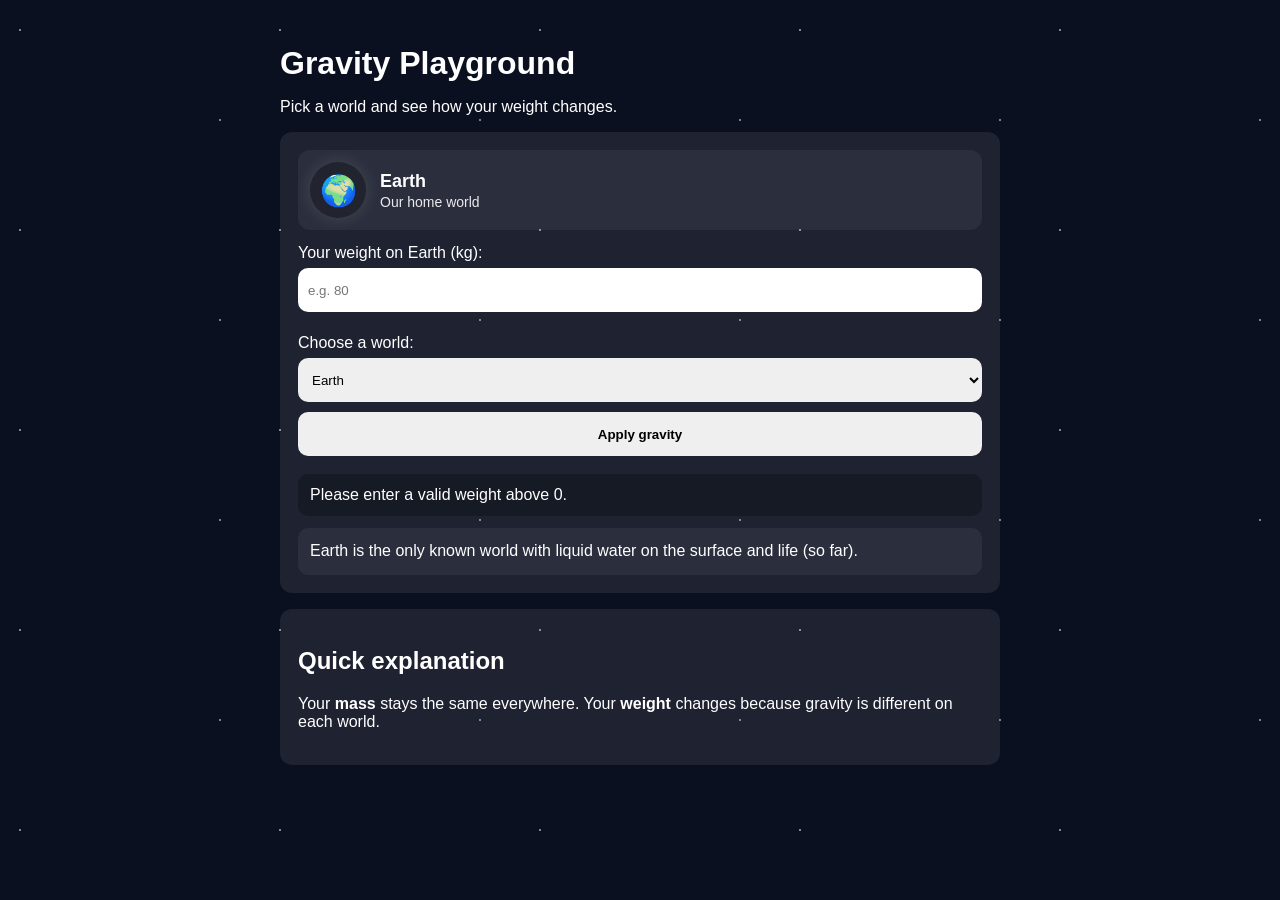
==== public/modules/gravity.html @ b234f62b "Initial commit" ====
<!DOCTYPE html>
<html lang="en">
    <head>
        <meta charset="UTF-8" />
        <meta name="viewport" content="width=device-width, initial-scale=1.0" />
        <title>Gravity Playground</title>
        <link rel="stylesheet" href="../css/styles.css" />
    </head>
    <body>
        <main class="container">
            <header class="header">
                <h1>Gravity Playground</h1>
                <p>Pick a world and see how your weight changes.</p>
            </header>

            <section class="card">

                <div class="planet-visual">
                    <div class="planet-icon" id="planetIcon" aria-hidden="true">🌍</div>
                    <div class="planet-meta">
                        <div class="planet-name" id="planetName">Earth</div>
                        <div class="planet-desc" id="planetDesc">Our home world</div>
                    </div>
                </div>

                <label for="weight">Your weight on Earth (kg):</label>
                <input id="weight" type="number" min="1" placeholder="e.g. 80" />

                <label for="world">Choose a world:</label>
                <select id="world">
                    <option value="Earth">Earth</option>
                    <option value="Moon">Moon</option>
                    <option value="Mars">Mars</option>
                    <option value="Venus">Venus</option>
                    <option value="Jupiter">Jupiter</option>
                </select>

                <button id="calcBtn">Apply gravity</button>

                <div class="result" id="result">
                    Enter your weight and choose a world.
                </div>

                <div class="fact" id="fact">
                    Did you know facts will appear here.
                </div>
            </section>

            <section class="card">
                <h2>Quick explanation</h2>
                <p>
                    Your <strong>mass</strong> stays the same everywhere.
                    Your <strong>weight</strong> changes because gravity is different on each world.
                </p>
            </section>
        </main>

        <script src="../js/gravity.js"></script>
    </body>
</html>
---- public/css/styles.css ----
body {
    font-family: Arial, sans-serif;
    margin: 0;
    background: #0b1020;
    color: white;
    position: relative;
    overflow-x: hidden;
}

/* Starfield background */
body::before,
body::after {
    content: "";
    position: fixed;
    inset: 0;
    pointer-events: none;
    z-index: -1;
    background-repeat: repeat;
    opacity: 0.55;
}

body::before {
    background-image:
        radial-gradient(2px 2px at 20px 30px, rgba(255,255,255,0.9) 50%, transparent 55%),
        radial-gradient(1px 1px at 140px 80px, rgba(255,255,255,0.8) 50%, transparent 55%),
        radial-gradient(1px 1px at 90px 160px, rgba(255,255,255,0.7) 50%, transparent 55%),
        radial-gradient(2px 2px at 220px 120px, rgba(255,255,255,0.85) 50%, transparent 55%);
    background-size: 260px 200px;
    filter: blur(0.2px);
    animation: starsDrift 60s linear infinite;
}

body::after {
    opacity: 0.35;
    background-image:
        radial-gradient(1px 1px at 40px 60px, rgba(255,255,255,0.8) 50%, transparent 55%),
        radial-gradient(1px 1px at 180px 40px, rgba(255,255,255,0.6) 50%, transparent 55%),
        radial-gradient(1px 1px at 200px 170px, rgba(255,255,255,0.7) 50%, transparent 55%),
        radial-gradient(1px 1px at 10px 190px, rgba(255,255,255,0.65) 50%, transparent 55%);
    background-size: 240px 220px;
    filter: blur(0.5px);
    animation: starsDrift 95s linear infinite reverse;
}

@keyframes starsDrift {
    from { transform: translateY(0); }
    to { transform: translateY(240px); }
}

.container {
    max-width: 720px;
    margin: 0 auto;
    padding: 24px;
}

.header h1 {
    margin-bottom: 6px;
}

.card {
    background: rgba(255, 255, 255, 0.08);
    border-radius: 12px;
    padding: 18px;
    margin-top: 16px;
}

label {
    display: block;
    margin-top: 12px;
    margin-bottom: 6px;
}

input, select, button {
    width: 100%;
    height: 44px;
    padding: 10px;
    border-radius: 10px;
    border: none;
    margin-bottom: 10px;
    box-sizing: border-box;
}

button {
    cursor: pointer;
    font-weight: bold;
}

.result {
    margin-top: 8px;
    padding: 12px;
    border-radius: 10px;
    background: rgba(0, 0, 0, 0.25);
}

.fact {
    margin-top: 12px;
    padding: 12px;
    border-radius: 10px;
    background: rgba(255, 255, 255, 0.06);
    line-height: 1.4;
}

.planet-visual {
    display: flex;
    align-items: center;
    gap: 14px;
    padding: 12px;
    border-radius: 12px;
    background: rgba(255, 255, 255, 0.06);
    margin-bottom: 14px;
}

.planet-icon {
    width: 56px;
    height: 56px;
    border-radius: 999px;
    display: grid;
    place-items: center;
    font-size: 30px;
    background: rgba(0, 0, 0, 0.25);
    animation: floaty 3.5s ease-in-out infinite;
    box-shadow: 0 0 18px rgba(255, 255, 255, 0.12);
}

@keyframes floaty {
    0%, 100% { transform: translateY(9); }
    50% { transform: translateY(-6px); }
}

.planet-name {
    font-size: 18px;
    font-weight: 700;
}

.planet-desc {
    opacity: 0.9;
    font-size: 14px;
    margin-top: 2px;
}
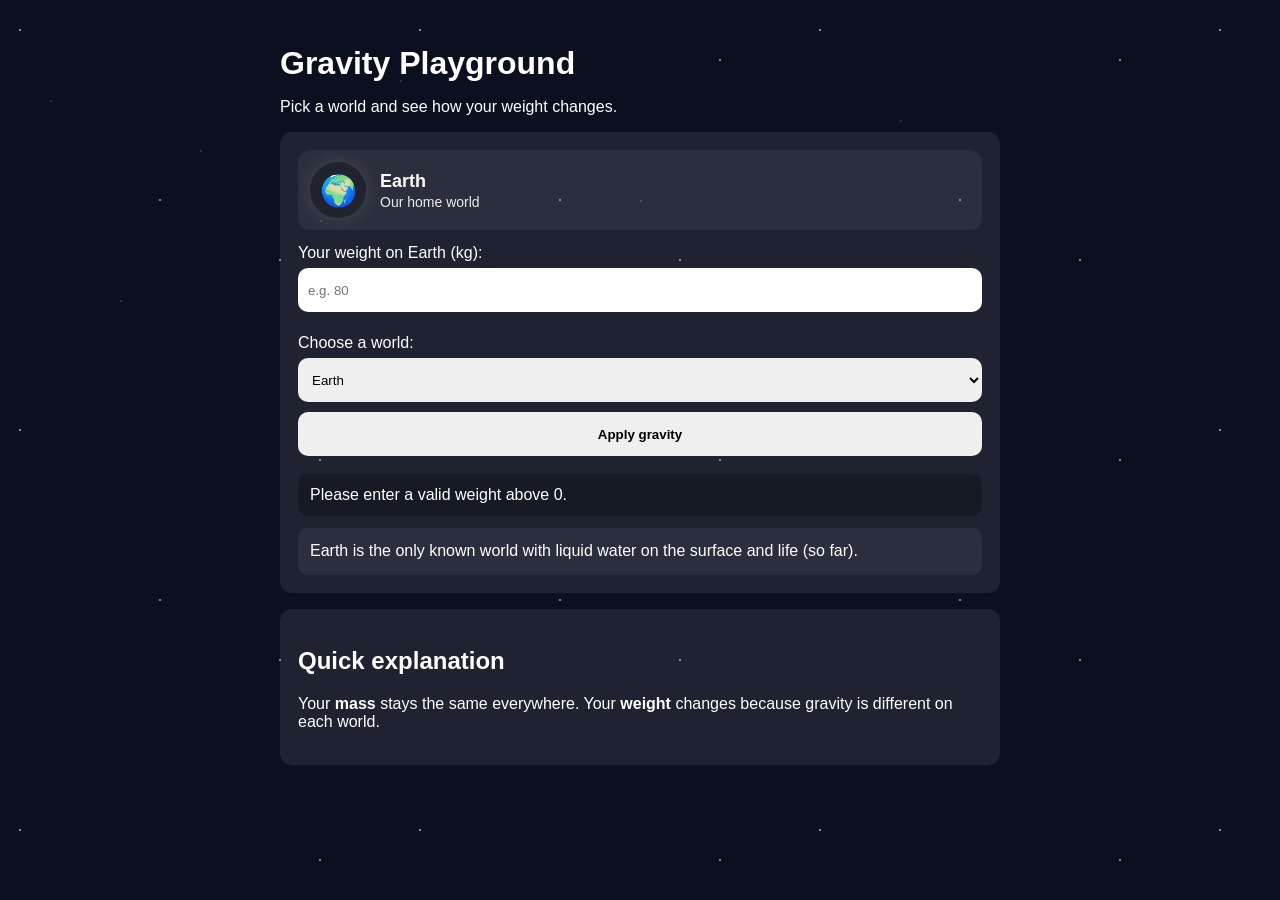
==== commit d0a53293: "added more star in background" ====
--- a/public/modules/gravity.html
+++ b/public/modules/gravity.html
@@ -1,60 +1,60 @@
-<!DOCTYPE html>
+<!doctype html>
 <html lang="en">
-    <head>
-        <meta charset="UTF-8" />
-        <meta name="viewport" content="width=device-width, initial-scale=1.0" />
-        <title>Gravity Playground</title>
-        <link rel="stylesheet" href="../css/styles.css" />
-    </head>
-    <body>
-        <main class="container">
-            <header class="header">
-                <h1>Gravity Playground</h1>
-                <p>Pick a world and see how your weight changes.</p>
-            </header>
+  <head>
+    <meta charset="UTF-8" />
+    <meta name="viewport" content="width=device-width, initial-scale=1.0" />
+    <title>Gravity Playground</title>
+    <link rel="stylesheet" href="../css/styles.css" />
+  </head>
+  <body>
+    <div class="starfield"></div>
 
-            <section class="card">
+    <main class="container">
+      <header class="header">
+        <h1>Gravity Playground</h1>
+        <p>Pick a world and see how your weight changes.</p>
+      </header>
 
-                <div class="planet-visual">
-                    <div class="planet-icon" id="planetIcon" aria-hidden="true">🌍</div>
-                    <div class="planet-meta">
-                        <div class="planet-name" id="planetName">Earth</div>
-                        <div class="planet-desc" id="planetDesc">Our home world</div>
-                    </div>
-                </div>
+      <section class="card">
+        <div class="planet-visual">
+          <div class="planet-icon" id="planetIcon" aria-hidden="true">🌍</div>
+          <div class="planet-meta">
+            <div class="planet-name" id="planetName">Earth</div>
+            <div class="planet-desc" id="planetDesc">Our home world</div>
+          </div>
+        </div>
 
-                <label for="weight">Your weight on Earth (kg):</label>
-                <input id="weight" type="number" min="1" placeholder="e.g. 80" />
+        <label for="weight">Your weight on Earth (kg):</label>
+        <input id="weight" type="number" min="1" placeholder="e.g. 80" />
 
-                <label for="world">Choose a world:</label>
-                <select id="world">
-                    <option value="Earth">Earth</option>
-                    <option value="Moon">Moon</option>
-                    <option value="Mars">Mars</option>
-                    <option value="Venus">Venus</option>
-                    <option value="Jupiter">Jupiter</option>
-                </select>
+        <label for="world">Choose a world:</label>
+        <select id="world">
+          <option value="Earth">Earth</option>
+          <option value="Moon">Moon</option>
+          <option value="Mars">Mars</option>
+          <option value="Venus">Venus</option>
+          <option value="Jupiter">Jupiter</option>
+        </select>
 
-                <button id="calcBtn">Apply gravity</button>
+        <button id="calcBtn">Apply gravity</button>
 
-                <div class="result" id="result">
-                    Enter your weight and choose a world.
-                </div>
+        <div class="result" id="result">
+          Enter your weight and choose a world.
+        </div>
 
-                <div class="fact" id="fact">
-                    Did you know facts will appear here.
-                </div>
-            </section>
+        <div class="fact" id="fact">Did you know facts will appear here.</div>
+      </section>
 
-            <section class="card">
-                <h2>Quick explanation</h2>
-                <p>
-                    Your <strong>mass</strong> stays the same everywhere.
-                    Your <strong>weight</strong> changes because gravity is different on each world.
-                </p>
-            </section>
-        </main>
+      <section class="card">
+        <h2>Quick explanation</h2>
+        <p>
+          Your <strong>mass</strong> stays the same everywhere. Your
+          <strong>weight</strong> changes because gravity is different on each
+          world.
+        </p>
+      </section>
+    </main>
 
-        <script src="../js/gravity.js"></script>
-    </body>
-</html>+    <script src="../js/gravity.js"></script>
+  </body>
+</html>
--- a/public/css/styles.css
+++ b/public/css/styles.css
@@ -1,139 +1,276 @@
 body {
-    font-family: Arial, sans-serif;
-    margin: 0;
-    background: #0b1020;
-    color: white;
-    position: relative;
-    overflow-x: hidden;
+  font-family: Arial, sans-serif;
+  margin: 0;
+  background: #0b1020;
+  color: white;
+  position: relative;
+  overflow-x: hidden;
 }
 
 /* Starfield background */
 body::before,
 body::after {
-    content: "";
-    position: fixed;
-    inset: 0;
-    pointer-events: none;
-    z-index: -1;
-    background-repeat: repeat;
-    opacity: 0.55;
+  content: "";
+  position: fixed;
+  inset: 0;
+  pointer-events: none;
+  z-index: -1;
+  background-repeat: repeat;
+  opacity: 0.55;
 }
 
 body::before {
-    background-image:
-        radial-gradient(2px 2px at 20px 30px, rgba(255,255,255,0.9) 50%, transparent 55%),
-        radial-gradient(1px 1px at 140px 80px, rgba(255,255,255,0.8) 50%, transparent 55%),
-        radial-gradient(1px 1px at 90px 160px, rgba(255,255,255,0.7) 50%, transparent 55%),
-        radial-gradient(2px 2px at 220px 120px, rgba(255,255,255,0.85) 50%, transparent 55%);
-    background-size: 260px 200px;
-    filter: blur(0.2px);
-    animation: starsDrift 60s linear infinite;
+  background-image:
+    radial-gradient(
+      2px 2px at 20px 30px,
+      rgba(255, 255, 255, 0.9) 50%,
+      transparent 55%
+    ),
+    radial-gradient(
+      1px 1px at 60px 140px,
+      rgba(255, 255, 255, 0.8) 50%,
+      transparent 55%
+    ),
+    radial-gradient(
+      1px 1px at 110px 80px,
+      rgba(255, 255, 255, 0.7) 50%,
+      transparent 55%
+    ),
+    radial-gradient(
+      2px 2px at 160px 200px,
+      rgba(255, 255, 255, 0.85) 50%,
+      transparent 55%
+    ),
+    radial-gradient(
+      1px 1px at 200px 40px,
+      rgba(255, 255, 255, 0.75) 50%,
+      transparent 55%
+    ),
+    radial-gradient(
+      1px 1px at 240px 120px,
+      rgba(255, 255, 255, 0.7) 50%,
+      transparent 55%
+    ),
+    radial-gradient(
+      2px 2px at 280px 260px,
+      rgba(255, 255, 255, 0.9) 50%,
+      transparent 55%
+    ),
+    radial-gradient(
+      1px 1px at 40px 260px,
+      rgba(255, 255, 255, 0.65) 50%,
+      transparent 55%
+    ),
+    radial-gradient(
+      1px 1px at 180px 300px,
+      rgba(255, 255, 255, 0.7) 50%,
+      transparent 55%
+    ),
+    radial-gradient(
+      1px 1px at 300px 160px,
+      rgba(255, 255, 255, 0.6) 50%,
+      transparent 55%
+    ),
+    radial-gradient(
+      2px 2px at 320px 60px,
+      rgba(255, 255, 255, 0.85) 50%,
+      transparent 55%
+    ),
+    radial-gradient(
+      1px 1px at 360px 220px,
+      rgba(255, 255, 255, 0.7) 50%,
+      transparent 55%
+    );
+  background-size: 400px 400px;
+  animation: starsScroll 60s linear infinite;
 }
 
 body::after {
-    opacity: 0.35;
-    background-image:
-        radial-gradient(1px 1px at 40px 60px, rgba(255,255,255,0.8) 50%, transparent 55%),
-        radial-gradient(1px 1px at 180px 40px, rgba(255,255,255,0.6) 50%, transparent 55%),
-        radial-gradient(1px 1px at 200px 170px, rgba(255,255,255,0.7) 50%, transparent 55%),
-        radial-gradient(1px 1px at 10px 190px, rgba(255,255,255,0.65) 50%, transparent 55%);
-    background-size: 240px 220px;
-    filter: blur(0.5px);
-    animation: starsDrift 95s linear infinite reverse;
+  opacity: 0.45;
+  background-image:
+    radial-gradient(
+      1px 1px at 30px 40px,
+      rgba(255, 255, 255, 0.6) 50%,
+      transparent 55%
+    ),
+    radial-gradient(
+      1px 1px at 90px 180px,
+      rgba(255, 255, 255, 0.55) 50%,
+      transparent 55%
+    ),
+    radial-gradient(
+      1px 1px at 160px 60px,
+      rgba(255, 255, 255, 0.6) 50%,
+      transparent 55%
+    ),
+    radial-gradient(
+      1px 1px at 220px 220px,
+      rgba(255, 255, 255, 0.5) 50%,
+      transparent 55%
+    ),
+    radial-gradient(
+      1px 1px at 280px 120px,
+      rgba(255, 255, 255, 0.55) 50%,
+      transparent 55%
+    ),
+    radial-gradient(
+      1px 1px at 340px 300px,
+      rgba(255, 255, 255, 0.5) 50%,
+      transparent 55%
+    ),
+    radial-gradient(
+      1px 1px at 380px 80px,
+      rgba(255, 255, 255, 0.6) 50%,
+      transparent 55%
+    ),
+    radial-gradient(
+      1px 1px at 120px 320px,
+      rgba(255, 255, 255, 0.55) 50%,
+      transparent 55%
+    );
+  background-size: 400px 400px;
+  animation: starsScroll 120s linear infinite reverse;
+}
+
+.starfield {
+  position: fixed;
+  inset: 0;
+  z-index: -2;
+  pointer-events: none;
+}
+
+.starfield::before {
+  content: "";
+  position: absolute;
+  inset: 0;
+  width: 2px;
+  height: 2px;
+  background: transparent;
+  box-shadow:
+    50px 100px white,
+    120px 300px white,
+    200px 150px white,
+    320px 220px white,
+    400px 80px white,
+    520px 360px white,
+    640px 200px white,
+    780px 420px white,
+    900px 120px white;
+  opacity: 0.15;
 }
 
 @keyframes starsDrift {
-    from { transform: translateY(0); }
-    to { transform: translateY(240px); }
+  from {
+    transform: translateY(0);
+  }
+  to {
+    transform: translateY(240px);
+  }
+}
+
+@keyframes starsScroll {
+  from {
+    background-position: 0 0;
+  }
+  to {
+    background-position: 0 400px;
+  }
 }
 
 .container {
-    max-width: 720px;
-    margin: 0 auto;
-    padding: 24px;
+  max-width: 720px;
+  margin: 0 auto;
+  padding: 24px;
 }
 
 .header h1 {
-    margin-bottom: 6px;
+  margin-bottom: 6px;
 }
 
 .card {
-    background: rgba(255, 255, 255, 0.08);
-    border-radius: 12px;
-    padding: 18px;
-    margin-top: 16px;
+  background: rgba(255, 255, 255, 0.08);
+  border-radius: 12px;
+  padding: 18px;
+  margin-top: 16px;
 }
 
 label {
-    display: block;
-    margin-top: 12px;
-    margin-bottom: 6px;
-}
-
-input, select, button {
-    width: 100%;
-    height: 44px;
-    padding: 10px;
-    border-radius: 10px;
-    border: none;
-    margin-bottom: 10px;
-    box-sizing: border-box;
-}
-
+  display: block;
+  margin-top: 12px;
+  margin-bottom: 6px;
+}
+
+input,
+select,
 button {
-    cursor: pointer;
-    font-weight: bold;
+  width: 100%;
+  height: 44px;
+  padding: 10px;
+  border-radius: 10px;
+  border: none;
+  margin-bottom: 10px;
+  box-sizing: border-box;
+}
+
+button {
+  cursor: pointer;
+  font-weight: bold;
 }
 
 .result {
-    margin-top: 8px;
-    padding: 12px;
-    border-radius: 10px;
-    background: rgba(0, 0, 0, 0.25);
+  margin-top: 8px;
+  padding: 12px;
+  border-radius: 10px;
+  background: rgba(0, 0, 0, 0.25);
 }
 
 .fact {
-    margin-top: 12px;
-    padding: 12px;
-    border-radius: 10px;
-    background: rgba(255, 255, 255, 0.06);
-    line-height: 1.4;
+  margin-top: 12px;
+  padding: 12px;
+  border-radius: 10px;
+  background: rgba(255, 255, 255, 0.06);
+  line-height: 1.4;
 }
 
 .planet-visual {
-    display: flex;
-    align-items: center;
-    gap: 14px;
-    padding: 12px;
-    border-radius: 12px;
-    background: rgba(255, 255, 255, 0.06);
-    margin-bottom: 14px;
+  display: flex;
+  align-items: center;
+  gap: 14px;
+  padding: 12px;
+  border-radius: 12px;
+  background: rgba(255, 255, 255, 0.06);
+  margin-bottom: 14px;
 }
 
 .planet-icon {
-    width: 56px;
-    height: 56px;
-    border-radius: 999px;
-    display: grid;
-    place-items: center;
-    font-size: 30px;
-    background: rgba(0, 0, 0, 0.25);
-    animation: floaty 3.5s ease-in-out infinite;
-    box-shadow: 0 0 18px rgba(255, 255, 255, 0.12);
+  width: 56px;
+  height: 56px;
+  border-radius: 999px;
+  display: grid;
+  place-items: center;
+  font-size: 30px;
+  background: rgba(0, 0, 0, 0.25);
+  animation: floaty 3.5s ease-in-out infinite;
+  box-shadow: 0 0 18px rgba(255, 255, 255, 0.12);
 }
 
 @keyframes floaty {
-    0%, 100% { transform: translateY(9); }
-    50% { transform: translateY(-6px); }
+  0%,
+  100% {
+    transform: translateY(9);
+  }
+  50% {
+    transform: translateY(-6px);
+  }
 }
 
 .planet-name {
-    font-size: 18px;
-    font-weight: 700;
+  font-size: 18px;
+  font-weight: 700;
 }
 
 .planet-desc {
-    opacity: 0.9;
-    font-size: 14px;
-    margin-top: 2px;
-}+  opacity: 0.9;
+  font-size: 14px;
+  margin-top: 2px;
+}
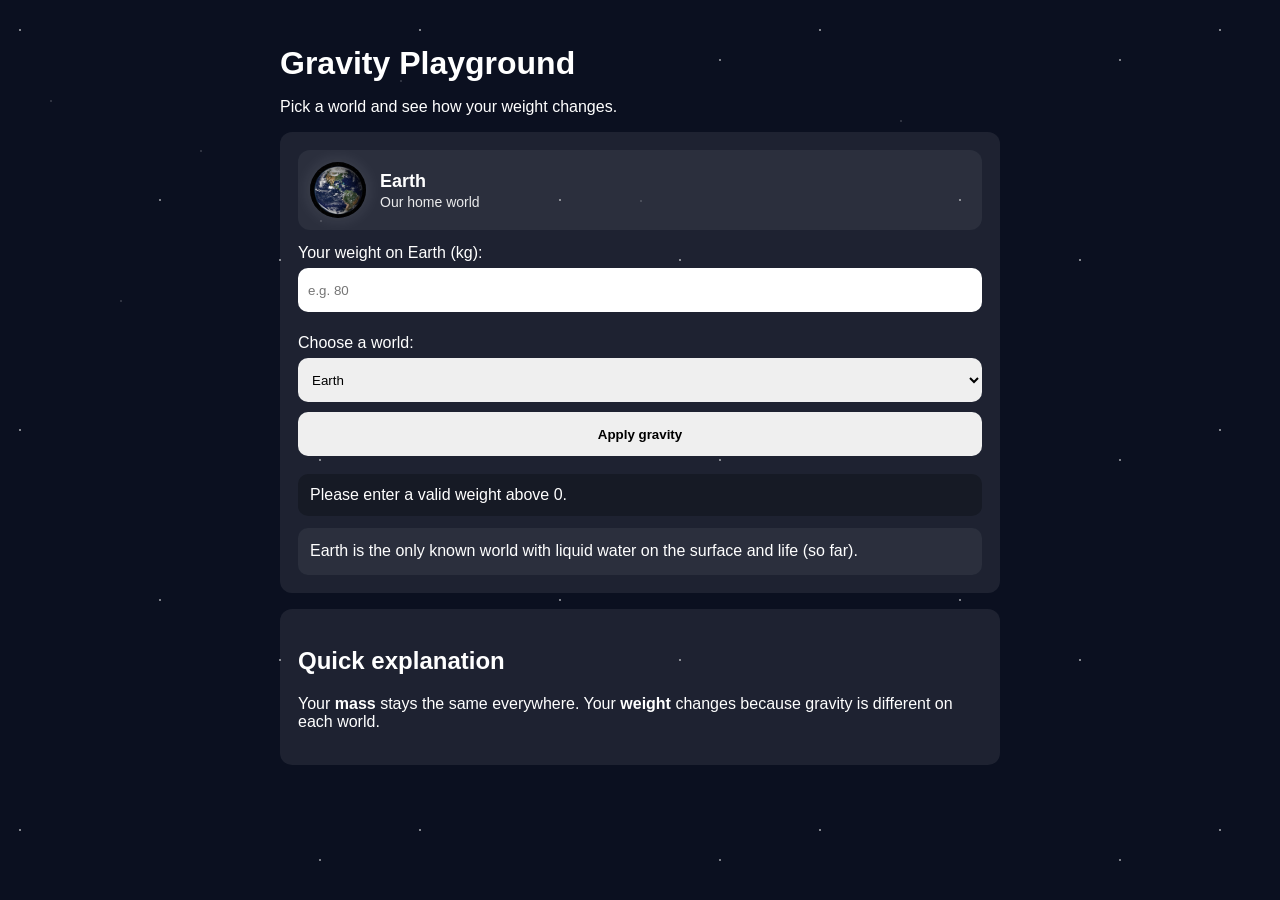
==== commit 0f90c315: "added more planets" ====
--- a/public/modules/gravity.html
+++ b/public/modules/gravity.html
@@ -6,6 +6,7 @@
     <title>Gravity Playground</title>
     <link rel="stylesheet" href="../css/styles.css" />
   </head>
+
   <body>
     <div class="starfield"></div>
 
@@ -17,7 +18,16 @@
 
       <section class="card">
         <div class="planet-visual">
-          <div class="planet-icon" id="planetIcon" aria-hidden="true">🌍</div>
+          <div class="planet-icon" aria-hidden="true">
+            <img
+              id="planetImg"
+              src="../assets/planets/earth.jpg"
+              alt=""
+              loading="eager"
+              decoding="async"
+            />
+            <span id="planetIconFallback">🌍</span>
+          </div>
           <div class="planet-meta">
             <div class="planet-name" id="planetName">Earth</div>
             <div class="planet-desc" id="planetDesc">Our home world</div>
@@ -34,6 +44,7 @@
           <option value="Mars">Mars</option>
           <option value="Venus">Venus</option>
           <option value="Jupiter">Jupiter</option>
+          <option value="Saturn">Saturn</option>
         </select>
 
         <button id="calcBtn">Apply gravity</button>
--- a/public/css/styles.css
+++ b/public/css/styles.css
@@ -159,19 +159,11 @@
   opacity: 0.15;
 }
 
-@keyframes starsDrift {
-  from {
-    transform: translateY(0);
-  }
-  to {
-    transform: translateY(240px);
-  }
-}
-
 @keyframes starsScroll {
   from {
     background-position: 0 0;
   }
+
   to {
     background-position: 0 400px;
   }
@@ -248,17 +240,38 @@
   border-radius: 999px;
   display: grid;
   place-items: center;
-  font-size: 30px;
   background: rgba(0, 0, 0, 0.25);
+  overflow: hidden;
   animation: floaty 3.5s ease-in-out infinite;
   box-shadow: 0 0 18px rgba(255, 255, 255, 0.12);
+}
+
+.planet-icon img {
+  width: 100%;
+  height: 100%;
+  object-fit: cover;
+  display: block;
+}
+
+#planetIconFallback {
+  position: absolute;
+  inset: 0;
+  display: grid;
+  place-items: center;
+  font-size: 30px;
+  line-height: 1;
+}
+
+.planet-icon {
+  position: relative;
 }
 
 @keyframes floaty {
   0%,
   100% {
-    transform: translateY(9);
-  }
+    transform: translateY(0px);
+  }
+
   50% {
     transform: translateY(-6px);
   }
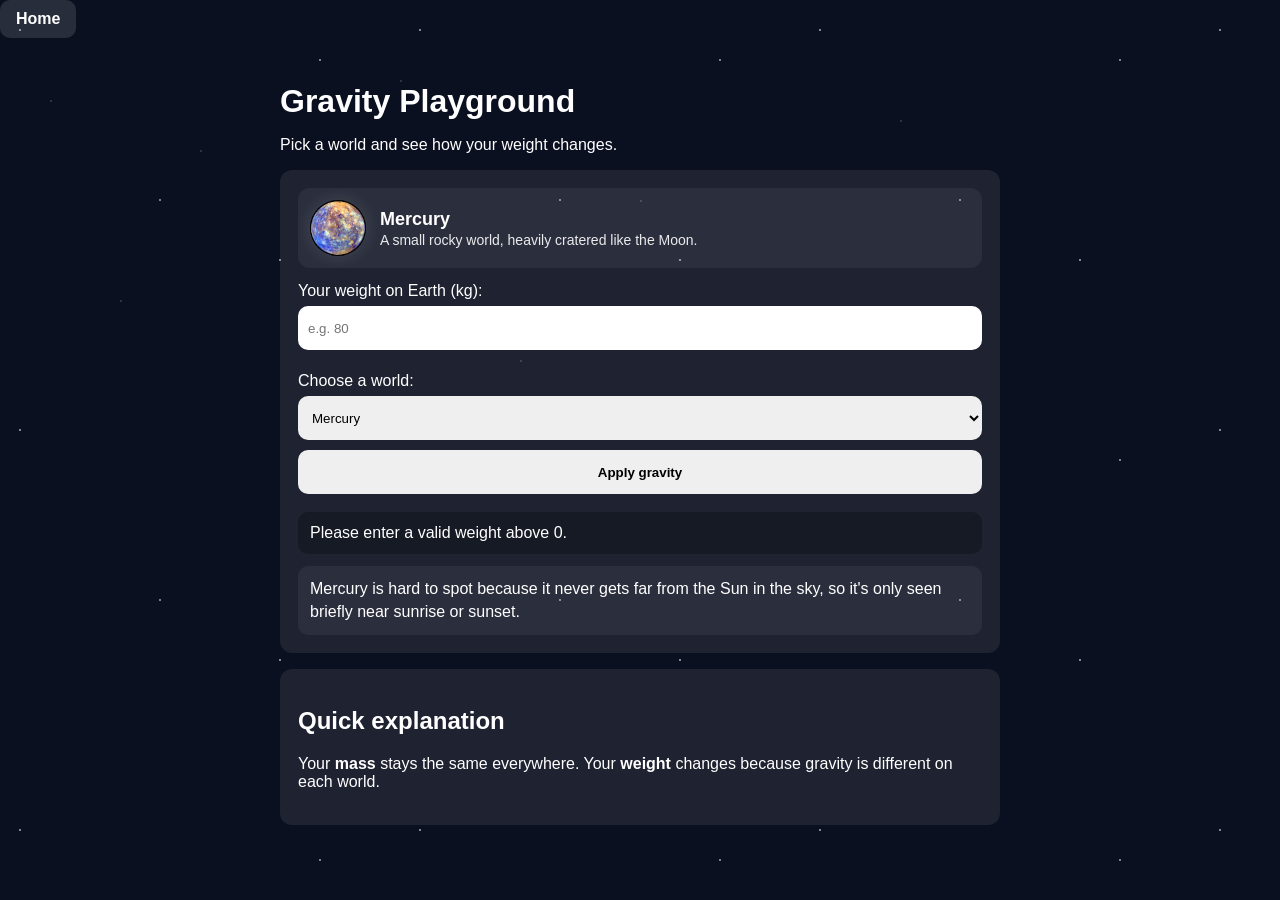
==== commit 3e3d0480: "added more planets and home button" ====
--- a/public/modules/gravity.html
+++ b/public/modules/gravity.html
@@ -9,6 +9,10 @@
 
   <body>
     <div class="starfield"></div>
+
+    <div class="home">
+      <a class="home-button" href="../modules/index.html">Home</a>
+    </div>
 
     <main class="container">
       <header class="header">
@@ -39,12 +43,15 @@
 
         <label for="world">Choose a world:</label>
         <select id="world">
+          <option value="Mercury">Mercury</option>
+          <option value="Venus">Venus</option>
           <option value="Earth">Earth</option>
           <option value="Moon">Moon</option>
           <option value="Mars">Mars</option>
-          <option value="Venus">Venus</option>
           <option value="Jupiter">Jupiter</option>
           <option value="Saturn">Saturn</option>
+          <option value="Uranus">Uranus</option>
+          <option value="Neptune">Neptune</option>
         </select>
 
         <button id="calcBtn">Apply gravity</button>
--- a/public/css/styles.css
+++ b/public/css/styles.css
@@ -169,6 +169,21 @@
   }
 }
 
+.home-button {
+  display: inline-block;
+  padding: 10px 16px;
+  border-radius: 10px;
+  background: rgba(255, 255, 255, 0.12);
+  color: white;
+  text-decoration: none;
+  font-weight: bold;
+  cursor: pointer;
+}
+
+.home-button:hover {
+  background: rgba(255, 255, 255, 0.2);
+}
+
 .container {
   max-width: 720px;
   margin: 0 auto;
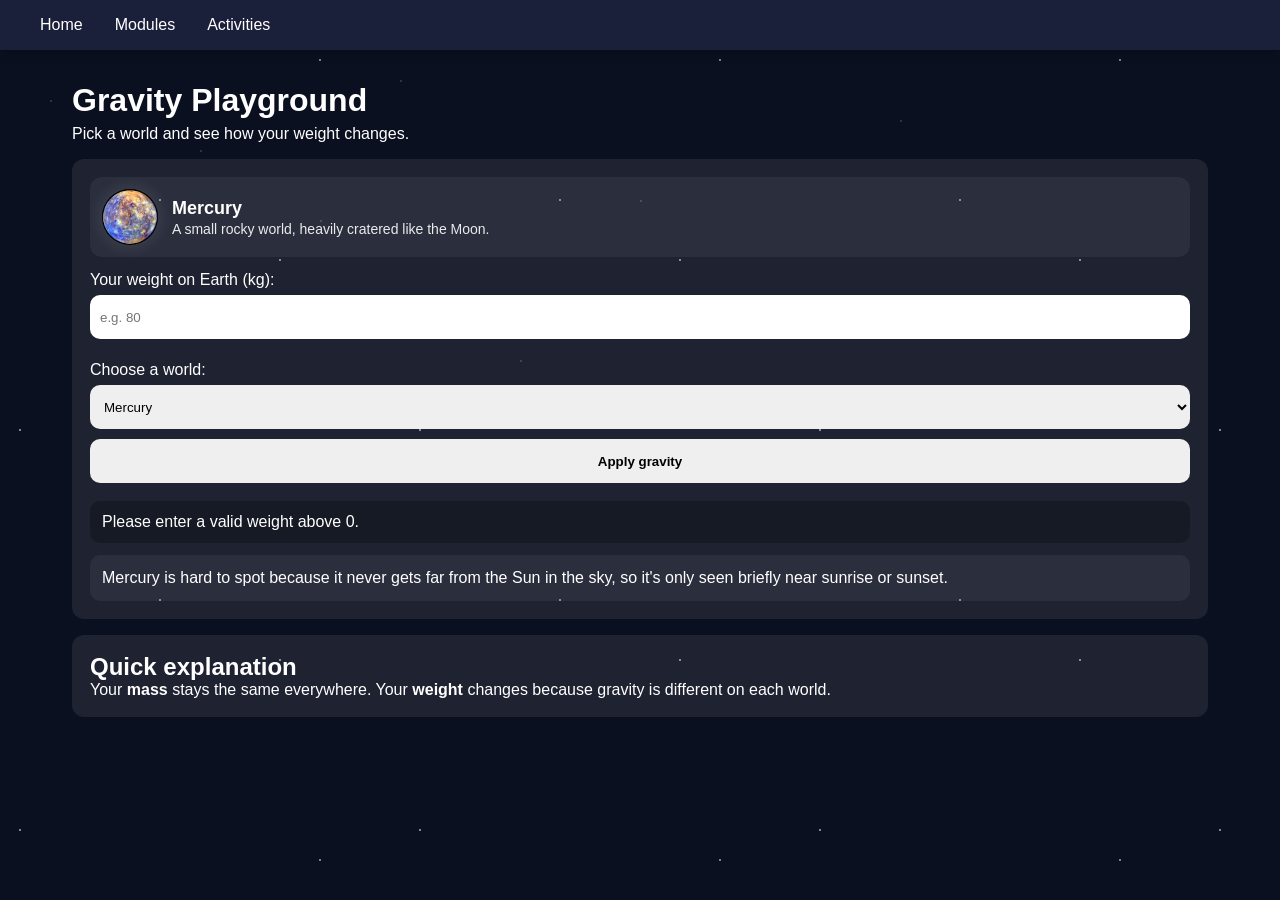
==== commit 1316d412: "Home page" ====
--- a/public/modules/gravity.html
+++ b/public/modules/gravity.html
@@ -10,9 +10,13 @@
   <body>
     <div class="starfield"></div>
 
-    <div class="home">
-      <a class="home-button" href="../modules/index.html">Home</a>
-    </div>
+    <nav>
+      <ul>
+        <li><a href="../modules/index.html">Home</a></li>
+        <li><a href="../modules/gravity.html">Modules</a></li>
+        <li><a href="#activities">Activities</a></li>
+      </ul>
+    </nav>
 
     <main class="container">
       <header class="header">
--- a/public/css/styles.css
+++ b/public/css/styles.css
@@ -302,3 +302,116 @@
   font-size: 14px;
   margin-top: 2px;
 }
+
+* {
+  margin: 0;
+  padding: 0;
+  box-sizing: border-box;
+}
+
+nav {
+  background-color: #1a1f3a;
+  padding: 1rem 2rem;
+  box-shadow: 0 2px 10px rgba(0, 0, 0, 0.3);
+  position: sticky;
+  top: 0;
+  z-index: 100;
+}
+
+nav ul {
+  list-style: none;
+  display: flex;
+  gap: 2rem;
+  max-width: 1200px;
+  margin: 0 auto;
+}
+
+nav a {
+  color: #fff;
+  text-decoration: none;
+  font-weight: 500;
+  transition: color 0.3s;
+}
+
+nav a:hover {
+  color: #00d4ff;
+}
+
+.container {
+  max-width: 1200px;
+  margin: 0 auto;
+  padding: 2rem;
+}
+
+.hero {
+  text-align: center;
+  padding: 3rem 0;
+}
+
+.hero h1 {
+  font-size: 3rem;
+  margin-bottom: 1rem;
+  color: #00d4ff;
+}
+
+.content {
+  display: grid;
+  grid-template-columns: 2fr 1fr;
+  gap: 2rem;
+  margin-top: 3rem;
+}
+
+.articles {
+  display: flex;
+  flex-direction: column;
+  gap: 1.5rem;
+}
+
+.article-card {
+  background-color: #1a1f3a;
+  padding: 1.5rem;
+  border-radius: 8px;
+  border-left: 4px solid #00d4ff;
+  transition: transform 0.3s;
+}
+
+.article-card:hover {
+  transform: translateX(5px);
+}
+
+.article-card h3 {
+  color: #00d4ff;
+  margin-bottom: 0.5rem;
+}
+
+.article-card p {
+  color: #ccc;
+  line-height: 1.6;
+}
+
+.sidebar {
+  background-color: #1a1f3a;
+  padding: 1.5rem;
+  border-radius: 8px;
+  height: fit-content;
+}
+
+.sidebar h2 {
+  color: #00d4ff;
+  margin-bottom: 1rem;
+  border-bottom: 2px solid #00d4ff;
+  padding-bottom: 0.5rem;
+}
+
+.daily-info {
+  color: #ccc;
+  line-height: 1.8;
+}
+
+footer {
+  text-align: center;
+  padding: 2rem;
+  color: #666;
+  margin-top: 4rem;
+  border-top: 1px solid #333;
+}
